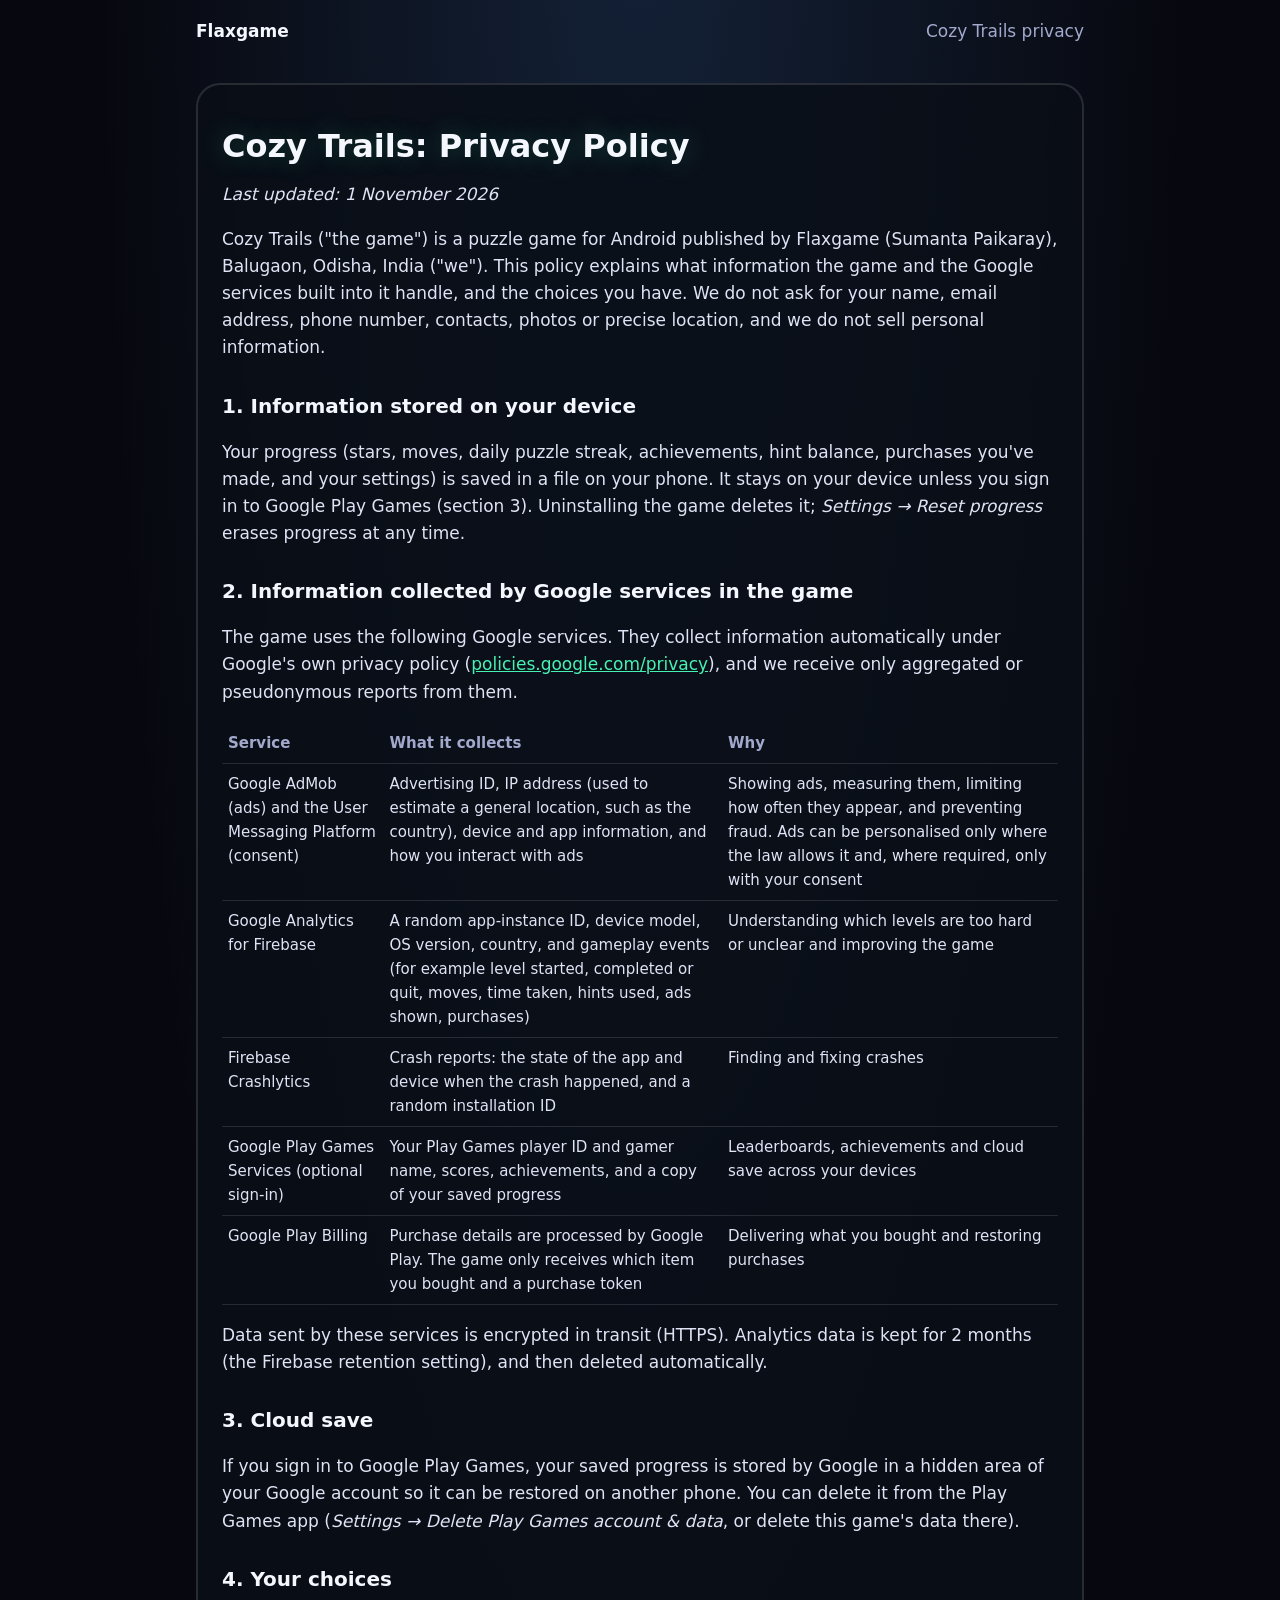
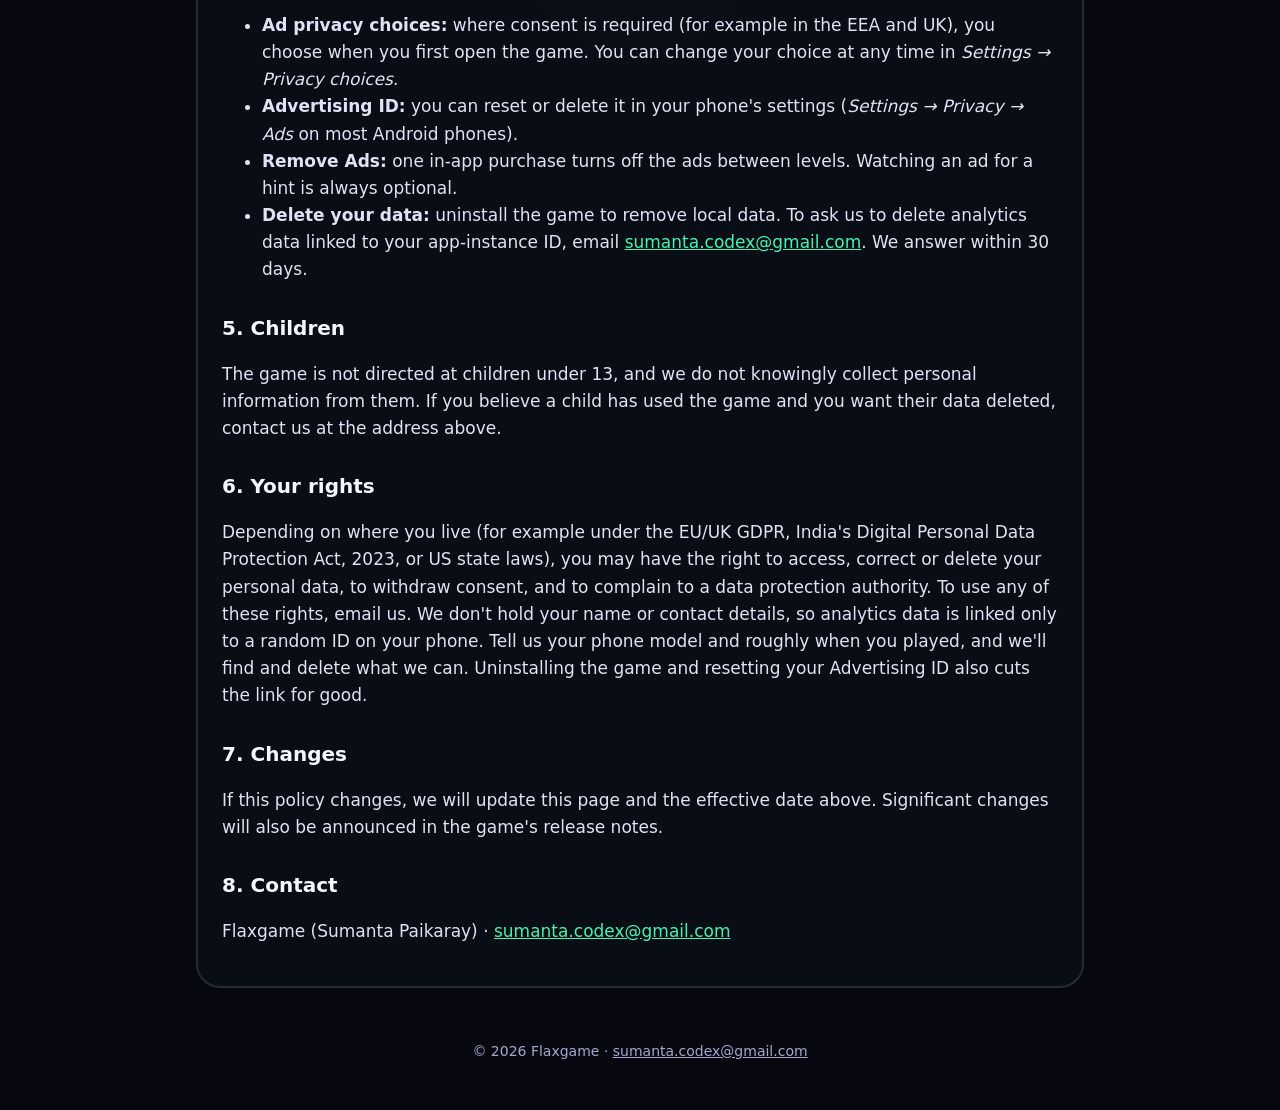
==== cozy-trails/privacy/index.html @ 9dfb2f97 "Cozy Trails privacy policy Co-Authored-By: Claude Opus 5.5 <noreply@anthropic.com>" ====
<!doctype html>
<html lang="en">
<head>
<meta charset="utf-8">
<meta name="viewport" content="width=device-width, initial-scale=1">
<title>Cozy Trails: Privacy Policy</title>
<meta name="description" content="Privacy policy for Cozy Trails, a puzzle game by Flaxgame.">
<link rel="stylesheet" href="../../style.css">
<link rel="icon" href="../../img/icon.png">
<style>
  .table-wrap { overflow-x: auto; }
  .policy table { width: 100%; border-collapse: collapse; font-size: 15px; }
  .policy th, .policy td { text-align: left; vertical-align: top; padding: 8px 6px; border-bottom: 1px solid rgba(255,255,255,0.12); }
  .policy th { color: var(--muted); font-weight: 600; }
  .policy td { color: #dfe3f5; }
</style>
</head>
<body>
<div class="wrap">
  <header class="top">
    <a href="../../">Flaxgame</a>
    <nav><a href="./">Cozy Trails privacy</a></nav>
  </header>

  <div class="card policy">
    <h1 style="font-size:32px">Cozy Trails: Privacy Policy</h1>
    <p class="updated">Last updated: 1 November 2026</p>
    <p>Cozy Trails ("the game") is a puzzle game for Android published by Flaxgame (Sumanta Paikaray), Balugaon, Odisha, India ("we").
    This policy explains what information the game and the Google services built into it handle, and the choices you have.
    We do not ask for your name, email address, phone number, contacts, photos or precise location, and we do not sell personal information.</p>
    
    <h2>1. Information stored on your device</h2>
    <p>Your progress (stars, moves, daily puzzle streak, achievements, hint balance, purchases you've made, and your settings) is saved in a file on your phone.
    It stays on your device unless you sign in to Google Play Games (section 3). Uninstalling the game deletes it; <em>Settings → Reset progress</em> erases progress at any time.</p>
    
    <h2>2. Information collected by Google services in the game</h2>
    <p>The game uses the following Google services. They collect information automatically under Google's own privacy policy
    (<a href="https://policies.google.com/privacy">policies.google.com/privacy</a>), and we receive only aggregated or pseudonymous reports from them.</p>
    <div class="table-wrap">
    <table>
    <tr><th>Service</th><th>What it collects</th><th>Why</th></tr>
    <tr><td>Google AdMob (ads) and the User Messaging Platform (consent)</td>
    <td>Advertising ID, IP address (used to estimate a general location, such as the country), device and app information, and how you interact with ads</td>
    <td>Showing ads, measuring them, limiting how often they appear, and preventing fraud. Ads can be personalised only where the law allows it and, where required, only with your consent</td></tr>
    <tr><td>Google Analytics for Firebase</td>
    <td>A random app-instance ID, device model, OS version, country, and gameplay events (for example level started, completed or quit, moves, time taken, hints used, ads shown, purchases)</td>
    <td>Understanding which levels are too hard or unclear and improving the game</td></tr>
    <tr><td>Firebase Crashlytics</td>
    <td>Crash reports: the state of the app and device when the crash happened, and a random installation ID</td>
    <td>Finding and fixing crashes</td></tr>
    <tr><td>Google Play Games Services (optional sign-in)</td>
    <td>Your Play Games player ID and gamer name, scores, achievements, and a copy of your saved progress</td>
    <td>Leaderboards, achievements and cloud save across your devices</td></tr>
    <tr><td>Google Play Billing</td>
    <td>Purchase details are processed by Google Play. The game only receives which item you bought and a purchase token</td>
    <td>Delivering what you bought and restoring purchases</td></tr>
    </table>
    </div>
    <p>Data sent by these services is encrypted in transit (HTTPS). Analytics data is kept for 2 months (the Firebase retention setting), and then deleted automatically.</p>
    
    <h2>3. Cloud save</h2>
    <p>If you sign in to Google Play Games, your saved progress is stored by Google in a hidden area of your Google account so it can be restored on another phone.
    You can delete it from the Play Games app (<em>Settings → Delete Play Games account &amp; data</em>, or delete this game's data there).</p>
    
    <h2>4. Your choices</h2>
    <ul>
    <li><strong>Ad privacy choices:</strong> where consent is required (for example in the EEA and UK), you choose when you first open the game. You can change your choice at any time in <em>Settings → Privacy choices</em>.</li>
    <li><strong>Advertising ID:</strong> you can reset or delete it in your phone's settings (<em>Settings → Privacy → Ads</em> on most Android phones).</li>
    <li><strong>Remove Ads:</strong> one in-app purchase turns off the ads between levels. Watching an ad for a hint is always optional.</li>
    <li><strong>Delete your data:</strong> uninstall the game to remove local data. To ask us to delete analytics data linked to your app-instance ID, email <a href="mailto:sumanta.codex@gmail.com">sumanta.codex@gmail.com</a>. We answer within 30 days.</li>
    </ul>
    
    <h2>5. Children</h2>
    <p>The game is not directed at children under 13, and we do not knowingly collect personal information from them.
    If you believe a child has used the game and you want their data deleted, contact us at the address above.</p>
    
    <h2>6. Your rights</h2>
    <p>Depending on where you live (for example under the EU/UK GDPR, India's Digital Personal Data Protection Act, 2023, or US state laws), you may have the right to access, correct or delete your personal data, to withdraw consent, and to complain to a data protection authority.
    To use any of these rights, email us. We don't hold your name or contact details, so analytics data is linked only to a random ID on your phone. Tell us your phone model and roughly when you played, and we'll find and delete what we can. Uninstalling the game and resetting your Advertising ID also cuts the link for good.</p>
    
    <h2>7. Changes</h2>
    <p>If this policy changes, we will update this page and the effective date above. Significant changes will also be announced in the game's release notes.</p>
    
    <h2>8. Contact</h2>
    <p>Flaxgame (Sumanta Paikaray) · <a href="mailto:sumanta.codex@gmail.com">sumanta.codex@gmail.com</a></p>
  </div>

  <footer>© 2026 Flaxgame · <a href="mailto:sumanta.codex@gmail.com">sumanta.codex@gmail.com</a></footer>
</div>
</body>
</html>
---- style.css ----
/* Flaxgame site: the Prism Bloom glass look (ART_BIBLE.md §2, §7). */
:root {
  --bg: #07080f;
  --card: rgba(10, 15, 23, 0.84);
  --line: rgba(255, 255, 255, 0.12);
  --text: #f5f7ff;
  --muted: #a3a9cc;
  --leaf: #46f2b0;
  --ink: #0a1714;
  --red: #ff3b5c;
  --green: #2ef28f;
  --blue: #3d8bff;
}

* { box-sizing: border-box; }

html { -webkit-text-size-adjust: 100%; }

body {
  margin: 0;
  background: var(--bg) radial-gradient(ellipse at 50% -10%, #142238 0%, var(--bg) 60%) no-repeat;
  color: var(--text);
  font: 17px/1.6 system-ui, -apple-system, "Segoe UI", Roboto, sans-serif;
}

a { color: var(--leaf); }

.wrap { max-width: 920px; margin: 0 auto; padding: 0 16px; }

header.top {
  display: flex; align-items: center; justify-content: space-between;
  padding: 18px 0;
}
header.top a { color: var(--text); text-decoration: none; font-weight: 600; }
header.top nav a { color: var(--muted); font-weight: 500; margin-left: 18px; }
header.top nav a:hover { color: var(--text); }

.hero { text-align: center; padding: 40px 0 24px; }
.hero img.icon { width: 120px; height: 120px; border-radius: 28px; box-shadow: 0 0 40px rgba(70, 242, 176, 0.25); }
h1 { font-size: clamp(36px, 7vw, 56px); line-height: 1.1; margin: 20px 0 8px; text-shadow: 0 0 24px rgba(70, 242, 176, 0.25); }
.tag { color: var(--muted); margin: 0 0 24px; }

.pill {
  display: inline-block; padding: 14px 28px; border-radius: 999px;
  background: #5ff5bd; color: var(--ink); font-weight: 700; text-decoration: none;
  box-shadow: 0 0 26px rgba(70, 242, 176, 0.45);
}
.pill.ghost { background: rgba(13, 18, 25, 0.62); color: var(--text); border: 2px solid rgba(255, 255, 255, 0.16); box-shadow: none; }

.card {
  background: var(--card); border: 2px solid var(--line); border-radius: 24px;
  padding: 24px; margin: 20px 0;
}
.card h2 { margin-top: 0; font-size: 22px; }

.spectrum { height: 3px; border: 0; margin: 32px auto; max-width: 240px;
  background: linear-gradient(90deg, var(--red), var(--green), var(--blue)); border-radius: 2px; }

.shots {
  display: flex; gap: 12px; overflow-x: auto; padding: 4px 0 12px;
  scroll-snap-type: x mandatory;
}
.shots img { width: 200px; height: auto; border-radius: 16px; scroll-snap-align: start; flex: none; }

.feature { width: 100%; height: auto; border-radius: 20px; display: block; }

ul.facts { padding-left: 20px; }
ul.facts li { margin: 6px 0; }

.policy h2 { font-size: 20px; margin-top: 28px; }
.policy p, .policy li { color: #dfe3f5; }
.updated { color: var(--muted); font-style: italic; }

footer { color: var(--muted); font-size: 14px; text-align: center; padding: 32px 0 48px; }
footer a { color: var(--muted); }
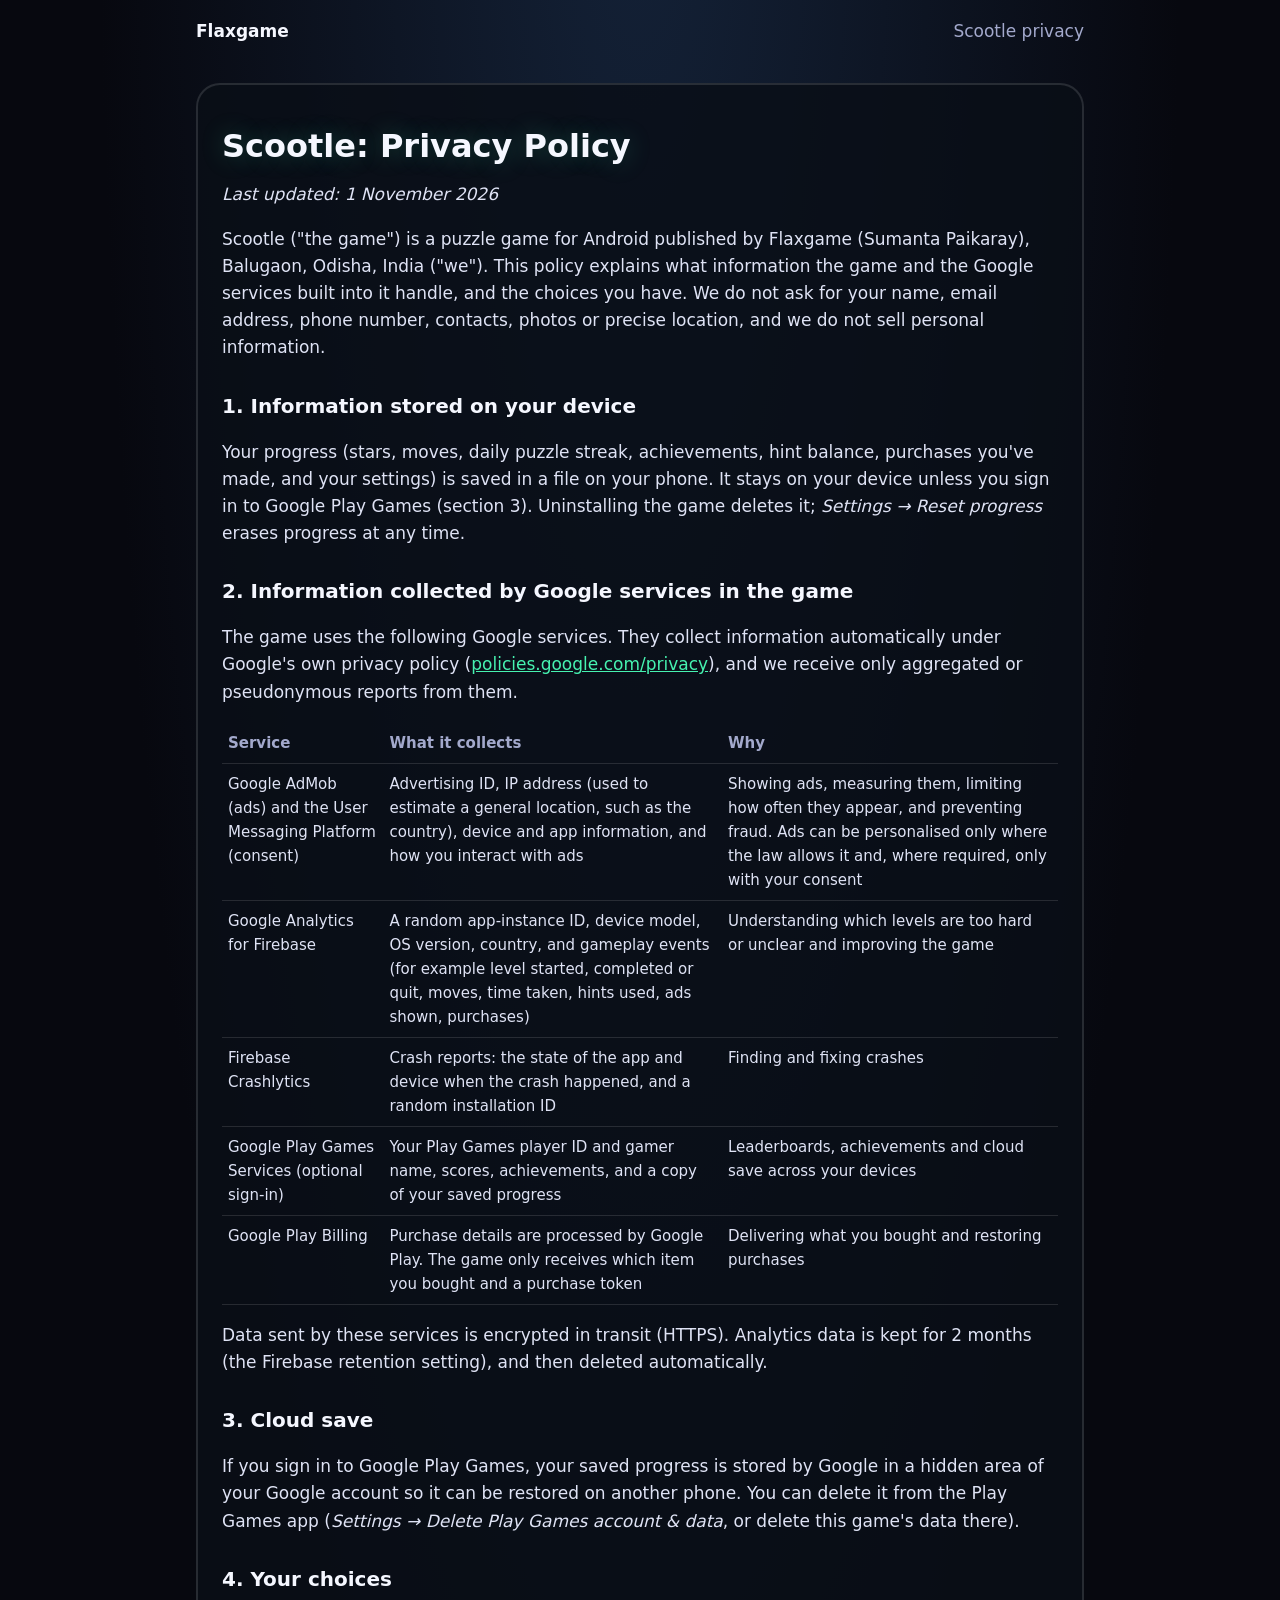
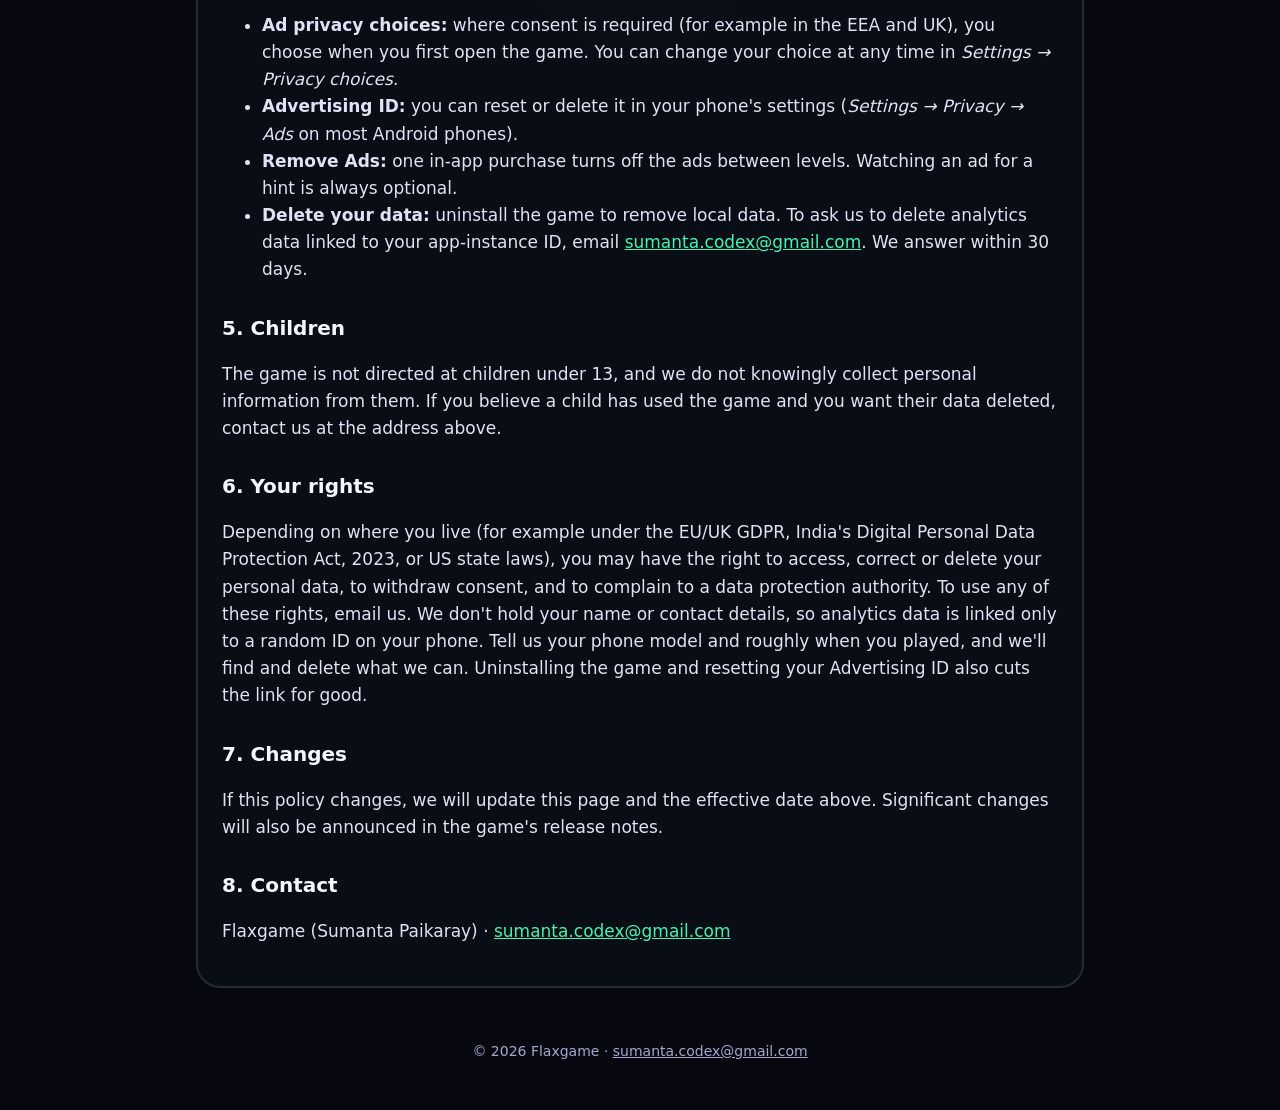
==== commit ac20810b: "Cozy Trails is now Scootle: policy at /scootle/privacy/, old URL redirects Co-Authored-By: Claude Op" ====
--- a/cozy-trails/privacy/index.html
+++ b/cozy-trails/privacy/index.html
@@ -2,90 +2,11 @@
 <html lang="en">
 <head>
 <meta charset="utf-8">
-<meta name="viewport" content="width=device-width, initial-scale=1">
-<title>Cozy Trails: Privacy Policy</title>
-<meta name="description" content="Privacy policy for Cozy Trails, a puzzle game by Flaxgame.">
-<link rel="stylesheet" href="../../style.css">
-<link rel="icon" href="../../img/icon.png">
-<style>
-  .table-wrap { overflow-x: auto; }
-  .policy table { width: 100%; border-collapse: collapse; font-size: 15px; }
-  .policy th, .policy td { text-align: left; vertical-align: top; padding: 8px 6px; border-bottom: 1px solid rgba(255,255,255,0.12); }
-  .policy th { color: var(--muted); font-weight: 600; }
-  .policy td { color: #dfe3f5; }
-</style>
+<title>Scootle: Privacy Policy</title>
+<link rel="canonical" href="https://flaxgame.github.io/scootle/privacy/">
+<meta http-equiv="refresh" content="0; url=https://flaxgame.github.io/scootle/privacy/">
 </head>
 <body>
-<div class="wrap">
-  <header class="top">
-    <a href="../../">Flaxgame</a>
-    <nav><a href="./">Cozy Trails privacy</a></nav>
-  </header>
-
-  <div class="card policy">
-    <h1 style="font-size:32px">Cozy Trails: Privacy Policy</h1>
-    <p class="updated">Last updated: 1 November 2026</p>
-    <p>Cozy Trails ("the game") is a puzzle game for Android published by Flaxgame (Sumanta Paikaray), Balugaon, Odisha, India ("we").
-    This policy explains what information the game and the Google services built into it handle, and the choices you have.
-    We do not ask for your name, email address, phone number, contacts, photos or precise location, and we do not sell personal information.</p>
-    
-    <h2>1. Information stored on your device</h2>
-    <p>Your progress (stars, moves, daily puzzle streak, achievements, hint balance, purchases you've made, and your settings) is saved in a file on your phone.
-    It stays on your device unless you sign in to Google Play Games (section 3). Uninstalling the game deletes it; <em>Settings → Reset progress</em> erases progress at any time.</p>
-    
-    <h2>2. Information collected by Google services in the game</h2>
-    <p>The game uses the following Google services. They collect information automatically under Google's own privacy policy
-    (<a href="https://policies.google.com/privacy">policies.google.com/privacy</a>), and we receive only aggregated or pseudonymous reports from them.</p>
-    <div class="table-wrap">
-    <table>
-    <tr><th>Service</th><th>What it collects</th><th>Why</th></tr>
-    <tr><td>Google AdMob (ads) and the User Messaging Platform (consent)</td>
-    <td>Advertising ID, IP address (used to estimate a general location, such as the country), device and app information, and how you interact with ads</td>
-    <td>Showing ads, measuring them, limiting how often they appear, and preventing fraud. Ads can be personalised only where the law allows it and, where required, only with your consent</td></tr>
-    <tr><td>Google Analytics for Firebase</td>
-    <td>A random app-instance ID, device model, OS version, country, and gameplay events (for example level started, completed or quit, moves, time taken, hints used, ads shown, purchases)</td>
-    <td>Understanding which levels are too hard or unclear and improving the game</td></tr>
-    <tr><td>Firebase Crashlytics</td>
-    <td>Crash reports: the state of the app and device when the crash happened, and a random installation ID</td>
-    <td>Finding and fixing crashes</td></tr>
-    <tr><td>Google Play Games Services (optional sign-in)</td>
-    <td>Your Play Games player ID and gamer name, scores, achievements, and a copy of your saved progress</td>
-    <td>Leaderboards, achievements and cloud save across your devices</td></tr>
-    <tr><td>Google Play Billing</td>
-    <td>Purchase details are processed by Google Play. The game only receives which item you bought and a purchase token</td>
-    <td>Delivering what you bought and restoring purchases</td></tr>
-    </table>
-    </div>
-    <p>Data sent by these services is encrypted in transit (HTTPS). Analytics data is kept for 2 months (the Firebase retention setting), and then deleted automatically.</p>
-    
-    <h2>3. Cloud save</h2>
-    <p>If you sign in to Google Play Games, your saved progress is stored by Google in a hidden area of your Google account so it can be restored on another phone.
-    You can delete it from the Play Games app (<em>Settings → Delete Play Games account &amp; data</em>, or delete this game's data there).</p>
-    
-    <h2>4. Your choices</h2>
-    <ul>
-    <li><strong>Ad privacy choices:</strong> where consent is required (for example in the EEA and UK), you choose when you first open the game. You can change your choice at any time in <em>Settings → Privacy choices</em>.</li>
-    <li><strong>Advertising ID:</strong> you can reset or delete it in your phone's settings (<em>Settings → Privacy → Ads</em> on most Android phones).</li>
-    <li><strong>Remove Ads:</strong> one in-app purchase turns off the ads between levels. Watching an ad for a hint is always optional.</li>
-    <li><strong>Delete your data:</strong> uninstall the game to remove local data. To ask us to delete analytics data linked to your app-instance ID, email <a href="mailto:sumanta.codex@gmail.com">sumanta.codex@gmail.com</a>. We answer within 30 days.</li>
-    </ul>
-    
-    <h2>5. Children</h2>
-    <p>The game is not directed at children under 13, and we do not knowingly collect personal information from them.
-    If you believe a child has used the game and you want their data deleted, contact us at the address above.</p>
-    
-    <h2>6. Your rights</h2>
-    <p>Depending on where you live (for example under the EU/UK GDPR, India's Digital Personal Data Protection Act, 2023, or US state laws), you may have the right to access, correct or delete your personal data, to withdraw consent, and to complain to a data protection authority.
-    To use any of these rights, email us. We don't hold your name or contact details, so analytics data is linked only to a random ID on your phone. Tell us your phone model and roughly when you played, and we'll find and delete what we can. Uninstalling the game and resetting your Advertising ID also cuts the link for good.</p>
-    
-    <h2>7. Changes</h2>
-    <p>If this policy changes, we will update this page and the effective date above. Significant changes will also be announced in the game's release notes.</p>
-    
-    <h2>8. Contact</h2>
-    <p>Flaxgame (Sumanta Paikaray) · <a href="mailto:sumanta.codex@gmail.com">sumanta.codex@gmail.com</a></p>
-  </div>
-
-  <footer>© 2026 Flaxgame · <a href="mailto:sumanta.codex@gmail.com">sumanta.codex@gmail.com</a></footer>
-</div>
+<p>Cozy Trails is now Scootle. Its privacy policy has moved to <a href="https://flaxgame.github.io/scootle/privacy/">https://flaxgame.github.io/scootle/privacy/</a>.</p>
 </body>
 </html>
